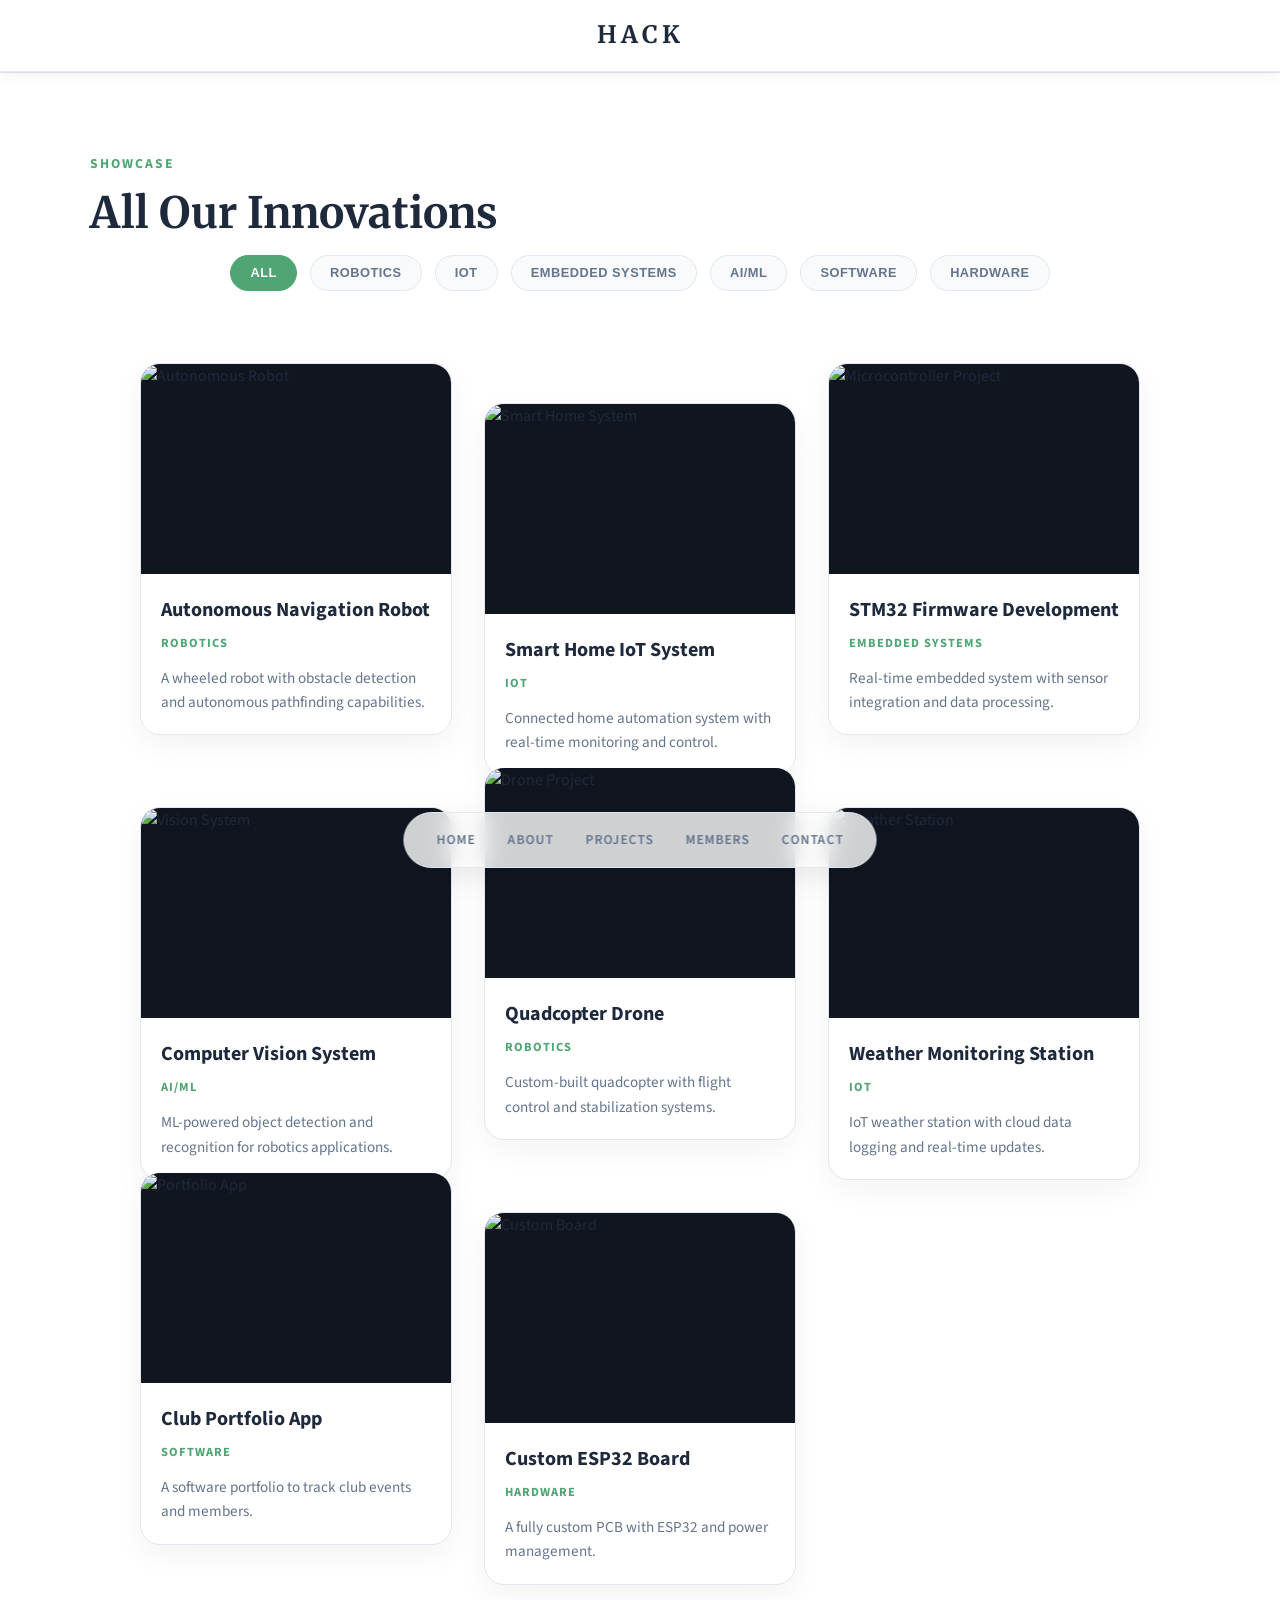
==== all-projects.html @ a4b869d0 "Add members and all projects pages, enhance navigation and styling" ====
<!DOCTYPE html>
<html lang="en">
<head>
    <meta charset="UTF-8">
    <meta name="viewport" content="width=device-width, initial-scale=1.0">
    <link rel="stylesheet" href="styles/home.css">
    <title>All Projects - HACK Portfolio</title>
</head>
<body>
    <header class="header-bar">
        <span class="club-name">HACK</span>
    </header>

    <section class="projects-section" id="all-projects">
        <div class="section-inner">
            <p class="section-label">Showcase</p>
            <h2 class="section-title">All Our Innovations</h2>
            
            <div class="filter-container">
                <button class="filter-btn active" data-filter="all">All</button>
                <button class="filter-btn" data-filter="robotics">Robotics</button>
                <button class="filter-btn" data-filter="iot">IoT</button>
                <button class="filter-btn" data-filter="embedded">Embedded Systems</button>
                <button class="filter-btn" data-filter="ai">AI/ML</button>
                <button class="filter-btn" data-filter="software">Software</button>
                <button class="filter-btn" data-filter="hardware">Hardware</button>
            </div>

            <div class="projects-grid" style="grid-template-columns: repeat(auto-fill, minmax(300px, 1fr)); gap: 2rem;">
                <!-- Reusing projects grid structure but with standard auto-fill for 'all projects' page -->
                <div class="project-card" data-category="robotics">
                    <div class="project-image-wrapper">
                        <img src="img/project1.png" alt="Autonomous Robot" class="project-image">
                        <div class="project-overlay">
                            <button class="view-details-btn">View Details</button>
                        </div>
                    </div>
                    <div class="project-info">
                        <h3>Autonomous Navigation Robot</h3>
                        <p class="project-category">Robotics</p>
                        <p class="project-description">A wheeled robot with obstacle detection and autonomous pathfinding capabilities.</p>
                    </div>
                </div>

                <div class="project-card" data-category="iot">
                    <div class="project-image-wrapper">
                        <img src="img/project2.png" alt="Smart Home System" class="project-image">
                        <div class="project-overlay">
                            <button class="view-details-btn">View Details</button>
                        </div>
                    </div>
                    <div class="project-info">
                        <h3>Smart Home IoT System</h3>
                        <p class="project-category">IoT</p>
                        <p class="project-description">Connected home automation system with real-time monitoring and control.</p>
                    </div>
                </div>

                <div class="project-card" data-category="embedded">
                    <div class="project-image-wrapper">
                        <img src="img/project3.png" alt="Microcontroller Project" class="project-image">
                        <div class="project-overlay">
                            <button class="view-details-btn">View Details</button>
                        </div>
                    </div>
                    <div class="project-info">
                        <h3>STM32 Firmware Development</h3>
                        <p class="project-category">Embedded Systems</p>
                        <p class="project-description">Real-time embedded system with sensor integration and data processing.</p>
                    </div>
                </div>

                <div class="project-card" data-category="ai">
                    <div class="project-image-wrapper">
                        <img src="img/project4.png" alt="Vision System" class="project-image">
                        <div class="project-overlay">
                            <button class="view-details-btn">View Details</button>
                        </div>
                    </div>
                    <div class="project-info">
                        <h3>Computer Vision System</h3>
                        <p class="project-category">AI/ML</p>
                        <p class="project-description">ML-powered object detection and recognition for robotics applications.</p>
                    </div>
                </div>

                <div class="project-card" data-category="robotics">
                    <div class="project-image-wrapper">
                        <img src="img/project5.png" alt="Drone Project" class="project-image">
                        <div class="project-overlay">
                            <button class="view-details-btn">View Details</button>
                        </div>
                    </div>
                    <div class="project-info">
                        <h3>Quadcopter Drone</h3>
                        <p class="project-category">Robotics</p>
                        <p class="project-description">Custom-built quadcopter with flight control and stabilization systems.</p>
                    </div>
                </div>

                <div class="project-card" data-category="iot">
                    <div class="project-image-wrapper">
                        <img src="img/project6.png" alt="Weather Station" class="project-image">
                        <div class="project-overlay">
                            <button class="view-details-btn">View Details</button>
                        </div>
                    </div>
                    <div class="project-info">
                        <h3>Weather Monitoring Station</h3>
                        <p class="project-category">IoT</p>
                        <p class="project-description">IoT weather station with cloud data logging and real-time updates.</p>
                    </div>
                </div>

                <div class="project-card" data-category="software">
                    <div class="project-image-wrapper">
                        <img src="img/project7.png" alt="Portfolio App" class="project-image">
                        <div class="project-overlay">
                            <button class="view-details-btn">View Details</button>
                        </div>
                    </div>
                    <div class="project-info">
                        <h3>Club Portfolio App</h3>
                        <p class="project-category">Software</p>
                        <p class="project-description">A software portfolio to track club events and members.</p>
                    </div>
                </div>

                <div class="project-card" data-category="hardware">
                    <div class="project-image-wrapper">
                        <img src="img/project8.png" alt="Custom Board" class="project-image">
                        <div class="project-overlay">
                            <button class="view-details-btn">View Details</button>
                        </div>
                    </div>
                    <div class="project-info">
                        <h3>Custom ESP32 Board</h3>
                        <p class="project-category">Hardware</p>
                        <p class="project-description">A fully custom PCB with ESP32 and power management.</p>
                    </div>
                </div>
            </div>
        </div>
    </section>

    <div class="modal" id="projectModal">
        <div class="modal-content">
            <span class="close-btn">&times;</span>
            <img id="modalImage" src="" alt="Project" class="modal-image">
            <h2 id="modalTitle"></h2>
            <p id="modalCategory" class="modal-category"></p>
            <p id="modalDescription" class="modal-description"></p>
            <p id="modalDetails" class="modal-details"></p>
            <div class="modal-buttons">
                <a id="demoLink" href="#" target="_blank" class="modal-btn demo-btn">View Demo</a>
                <a id="githubLink" href="#" target="_blank" class="modal-btn github-btn">GitHub</a>
            </div>
        </div>
    </div>

    <nav class="glass-nav">
        <a href="index.html#home">Home</a>
        <a href="index.html#about">About</a>
        <a href="index.html#projects">Projects</a>
        <a href="members.html">Members</a>
        <a href="index.html#contact">Contact</a>
    </nav>

    <script src="scripts/projects.js"></script>
</body>
</html>
---- styles/home.css ----
@import url("https://fonts.googleapis.com/css2?family=Merriweather:wght@400;700&family=Source+Sans+Pro:wght@300;400;600;700&display=swap");

* {
    box-sizing: border-box;
    scroll-behavior: smooth;
}

html {
    background: #f8fafc;
}

body {
    margin: 0;
    min-height: 100vh;
    background: #ffffff;
    color: #1e293b;
    font-family: 'Source Sans Pro', sans-serif;
    line-height: 1.6;
}

img {
    max-width: 100%;
    display: block;
}

.header-bar {
    position: sticky;
    top: 0;
    z-index: 1000;
    display: flex;
    align-items: center;
    justify-content: center;
    height: 72px;
    padding: 0 2rem;
    background: rgba(255, 255, 255, 0.9);
    color: #1e293b;
    border-bottom: 1px solid #e2e8f0;
    box-shadow: 0 4px 12px rgba(0, 0, 0, 0.05);
    backdrop-filter: blur(10px);
}

.logo {
    width: 48px;
    height: 48px;
    border-radius: 10px;
    object-fit: cover;
}

.club-name {
    font-family: 'Merriweather', serif;
    font-size: 1.5rem;
    font-weight: 700;
    letter-spacing: 4px;
    color: #1e293b;
}

.welcome-bg-layer {
    min-height: 100vh;
    display: flex;
    align-items: center;
    justify-content: center;
    padding: 4rem 2rem;
    background: 
        radial-gradient(circle at top right, rgba(79, 165, 115, 0.05), transparent 40%),
        radial-gradient(circle at bottom left, rgba(79, 165, 115, 0.05), transparent 40%),
        #ffffff;
}

.hero-inner {
    max-width: 980px;
    text-align: center;
}

.welcome-bg-logo {
    width: 180px;
    height: 180px;
    margin: 0 auto 2rem;
    border-radius: 16px;
    object-fit: cover;
    border: 1px solid #2d3748;
    box-shadow: 0 12px 36px rgba(0, 0, 0, 0.45);
}

.welcome-bg-title {
    margin: 0 0 1rem;
    color: #1e293b;
    font-family: 'Merriweather', serif;
    font-size: clamp(2.5rem, 6vw, 4rem);
    line-height: 1.1;
    letter-spacing: -1px;
}

.welcome-bg-text {
    max-width: 700px;
    margin: 0 auto;
    color: #64748b;
    font-size: 1.15rem;
    line-height: 1.8;
}

.about-section,
.projects-section,
.contacts-bg-white {
    padding: 5rem 2rem;
}

.about-section {
    background: #f8fafc;
    border-top: 1px solid #e2e8f0;
    border-bottom: 1px solid #e2e8f0;
}

.section-inner {
    max-width: 1100px;
    margin: 0 auto;
}

.section-label {
    margin: 0 0 0.75rem;
    color: #4fa573;
    font-size: 0.85rem;
    font-weight: 700;
    text-transform: uppercase;
    letter-spacing: 2px;
}

.section-title {
    margin: 0 0 1rem;
    color: #1e293b;
    font-family: 'Merriweather', serif;
    font-size: clamp(1.8rem, 4vw, 2.7rem);
    line-height: 1.2;
}

.section-text {
    margin: 0;
    color: #475569;
    font-size: 1.05rem;
    line-height: 1.8;
    max-width: 800px;
}

.about-grid {
    display: grid;
    grid-template-columns: repeat(3, minmax(0, 1fr));
    gap: 1rem;
    margin-top: 2rem;
}

.about-card {
    padding: 2rem;
    background: #ffffff;
    border: 1px solid #e2e8f0;
    border-radius: 16px;
    box-shadow: 0 4px 6px rgba(0, 0, 0, 0.02);
}

.about-card h3 {
    margin: 0 0 0.75rem;
    color: #1e293b;
    font-size: 1.1rem;
}

.about-card p {
    margin: 0;
    color: #64748b;
    font-size: 0.95rem;
}

.projects-section {
    background: #ffffff;
    border-top: 1px solid #e2e8f0;
}

.projects-title {
    margin: 0 0 1rem;
    color: #1e293b;
    text-align: center;
    font-family: 'Merriweather', serif;
    font-size: clamp(2rem, 5vw, 3rem);
}

.projects-title::after {
    content: '';
    display: block;
    width: 90px;
    height: 3px;
    margin: 1rem auto 2.5rem;
    border-radius: 999px;
    background: #4fa573;
}

.filter-container {
    display: flex;
    justify-content: center;
    flex-wrap: wrap;
    gap: 0.8rem;
    margin-bottom: 2.5rem;
}

.filter-btn {
    padding: 0.6rem 1.2rem;
    border: 1px solid #e2e8f0;
    border-radius: 999px;
    background: #f8fafc;
    color: #64748b;
    font-size: 0.8rem;
    font-weight: 600;
    letter-spacing: 0.5px;
    text-transform: uppercase;
    cursor: pointer;
}

.filter-btn:hover,
.filter-btn.active {
    background: #4fa573;
    color: #ffffff;
    border-color: #4fa573;
}

.projects-grid {
    display: grid;
    grid-template-columns: repeat(2, 1fr);
    gap: 4rem 2rem;
    max-width: 1000px;
    margin: 0 auto;
    padding-top: 2rem;
}

.project-card {
    overflow: hidden;
    border: 1px solid #e2e8f0;
    border-radius: 20px;
    background: #ffffff;
    box-shadow: 0 10px 30px rgba(0, 0, 0, 0.05);
}

.project-card:nth-child(even) {
    transform: translateY(40px);
}

.project-image-wrapper {
    position: relative;
    height: 210px;
    background: #10151f;
}

.project-image {
    width: 100%;
    height: 100%;
    object-fit: cover;
}

.project-overlay {
    position: absolute;
    inset: 0;
    display: flex;
    align-items: center;
    justify-content: center;
    background: rgba(255, 255, 255, 0.8);
    opacity: 0;
}

.project-card:hover .project-overlay {
    opacity: 1;
}

.view-details-btn,
.modal-btn,
.back-to-top,
.glass-nav a {
    font-family: inherit;
}

.view-details-btn {
    padding: 0.8rem 1.4rem;
    border: 0;
    border-radius: 8px;
    background: #1e293b;
    color: #ffffff;
    font-weight: 700;
    cursor: pointer;
    text-transform: uppercase;
    letter-spacing: 0.5px;
}

.project-info {
    padding: 1.25rem;
}

.project-info h3 {
    margin: 0 0 0.5rem;
    color: #1e293b;
    font-size: 1.25rem;
}

.project-category {
    margin: 0 0 0.75rem;
    color: #4fa573;
    font-size: 0.78rem;
    font-weight: 700;
    text-transform: uppercase;
    letter-spacing: 1px;
}

.project-description {
    margin: 0;
    color: #64748b;
    font-size: 0.95rem;
    line-height: 1.6;
}

.project-card.hidden {
    display: none;
}

.modal {
    display: none;
    position: fixed;
    inset: 0;
    z-index: 2000;
    background: rgba(255, 255, 255, 0.9);
    backdrop-filter: blur(10px);
}

.modal-content {
    width: min(700px, calc(100% - 2rem));
    max-height: 85vh;
    margin: 5vh auto;
    padding: 2rem;
    overflow-y: auto;
    border: 1px solid #e2e8f0;
    border-radius: 24px;
    background: #ffffff;
    box-shadow: 0 25px 50px -12px rgba(0, 0, 0, 0.1);
}

.close-btn {
    float: right;
    width: 36px;
    height: 36px;
    display: flex;
    align-items: center;
    justify-content: center;
    border-radius: 50%;
    background: #f1f5f9;
    color: #64748b;
    cursor: pointer;
    font-size: 1.2rem;
}

.close-btn:hover {
    color: #4fa573;
}

.modal-image {
    width: 100%;
    height: 300px;
    margin-bottom: 1rem;
    border-radius: 10px;
    object-fit: cover;
}

#modalTitle {
    margin: 0 0 0.35rem;
    color: #1e293b;
    font-family: 'Merriweather', serif;
    font-size: 2rem;
}

.modal-category {
    margin: 0 0 1rem;
    color: #4fa573;
    font-weight: 700;
    text-transform: uppercase;
    letter-spacing: 1px;
    font-size: 0.82rem;
}

.modal-description,
.modal-details {
    color: #475569;
    line-height: 1.7;
}

.modal-details {
    margin-bottom: 1.5rem;
    padding: 1.5rem;
    border-radius: 16px;
    background: #f8fafc;
    border: 1px solid #e2e8f0;
}

.modal-buttons {
    display: flex;
    flex-wrap: wrap;
    gap: 0.75rem;
}

.modal-btn {
    padding: 0.85rem 1.4rem;
    border-radius: 8px;
    text-decoration: none;
    font-size: 0.88rem;
    font-weight: 700;
    text-transform: uppercase;
    letter-spacing: 0.5px;
}

.demo-btn {
    background: #4fa573;
    color: #111827;
}

.github-btn {
    background: #2d3748;
    color: #ffffff;
    border: 1px solid #4d5566;
}

.contacts-bg-white {
    background: #f8fafc;
    border-top: 1px solid #e2e8f0;
    text-align: center;
}

.contacts-bg-white h2 {
    margin: 0 0 1rem;
    color: #1e293b;
    font-family: 'Merriweather', serif;
    font-size: clamp(2rem, 5vw, 2.6rem);
}

.contacts-bg-white h2::after {
    content: '';
    display: block;
    width: 80px;
    height: 3px;
    margin: 1rem auto 2rem;
    border-radius: 999px;
    background: #4fa573;
}

.contacts-bg-white p {
    margin: 0;
    color: #64748b;
    font-size: 1.1rem;
    line-height: 1.8;
}

.contacts-bg-white a {
    color: #4fa573;
    text-decoration: none;
    font-weight: 700;
}

.back-to-top {
    position: fixed;
    right: 2rem;
    bottom: 6.5rem;
    width: 48px;
    height: 48px;
    display: none;
    align-items: center;
    justify-content: center;
    border: 0;
    border-radius: 50%;
    background: #1e293b;
    color: #ffffff;
    font-size: 1.2rem;
    cursor: pointer;
    z-index: 999;
    box-shadow: 0 4px 12px rgba(0, 0, 0, 0.15);
}

.back-to-top.show {
    display: flex;
}

.glass-nav {
    position: fixed;
    left: 50%;
    bottom: 2rem;
    transform: translateX(-50%);
    display: flex;
    gap: 2rem;
    padding: 1rem 2rem;
    border: 1px solid #e2e8f0;
    border-radius: 999px;
    background: rgba(255, 255, 255, 0.8);
    box-shadow: 0 10px 30px rgba(0, 0, 0, 0.08);
    backdrop-filter: blur(12px);
    z-index: 1000;
}

.glass-nav a {
    position: relative;
    color: #64748b;
    text-decoration: none;
    font-size: 0.85rem;
    font-weight: 600;
    text-transform: uppercase;
    letter-spacing: 1px;
}

.glass-nav a::after {
    content: '';
    position: absolute;
    left: 0;
    bottom: -4px;
    width: 0;
    height: 2px;
    background: #4fa573;
    transition: width 0.2s ease;
}

.glass-nav a:hover::after {
    width: 100%;
}

@media (max-width: 768px) {
    .projects-grid {
        grid-template-columns: 1fr;
        gap: 2rem;
    }

    .project-card:nth-child(even) {
        transform: none;
    }

    .welcome-bg-title {
        font-size: 3rem;
    }

    .glass-nav {
        gap: 1rem;
        padding: 0.8rem 1.5rem;
        width: 90%;
        justify-content: center;
    }
}

.show-more-container {
    text-align: center;
    margin-top: 6rem;
}

.show-more-btn {
    padding: 1rem 2.5rem;
    border: 2px solid #1e293b;
    border-radius: 999px;
    background: transparent;
    color: #1e293b;
    font-weight: 700;
    text-transform: uppercase;
    letter-spacing: 1px;
    cursor: pointer;
    text-decoration: none;
    display: inline-block;
}

.show-more-btn:hover {
    background: #1e293b;
    color: #ffffff;
}

/* Members Grid */
.members-grid {
    display: grid;
    grid-template-columns: repeat(auto-fit, minmax(250px, 1fr));
    gap: 2rem;
    max-width: 1200px;
    margin: 4rem auto;
}

.member-card {
    background: #ffffff;
    border: 1px solid #e2e8f0;
    border-radius: 20px;
    padding: 2rem;
    text-align: center;
    box-shadow: 0 4px 6px rgba(0, 0, 0, 0.02);
}

.member-avatar {
    width: 120px;
    height: 120px;
    border-radius: 50%;
    margin: 0 auto 1.5rem;
    object-fit: cover;
    border: 3px solid #f1f5f9;
}

.member-name {
    font-family: 'Merriweather', serif;
    font-size: 1.25rem;
    color: #1e293b;
    margin: 0 0 0.5rem;
}

.member-role {
    color: #4fa573;
    font-weight: 700;
    font-size: 0.85rem;
    text-transform: uppercase;
    letter-spacing: 1px;
}
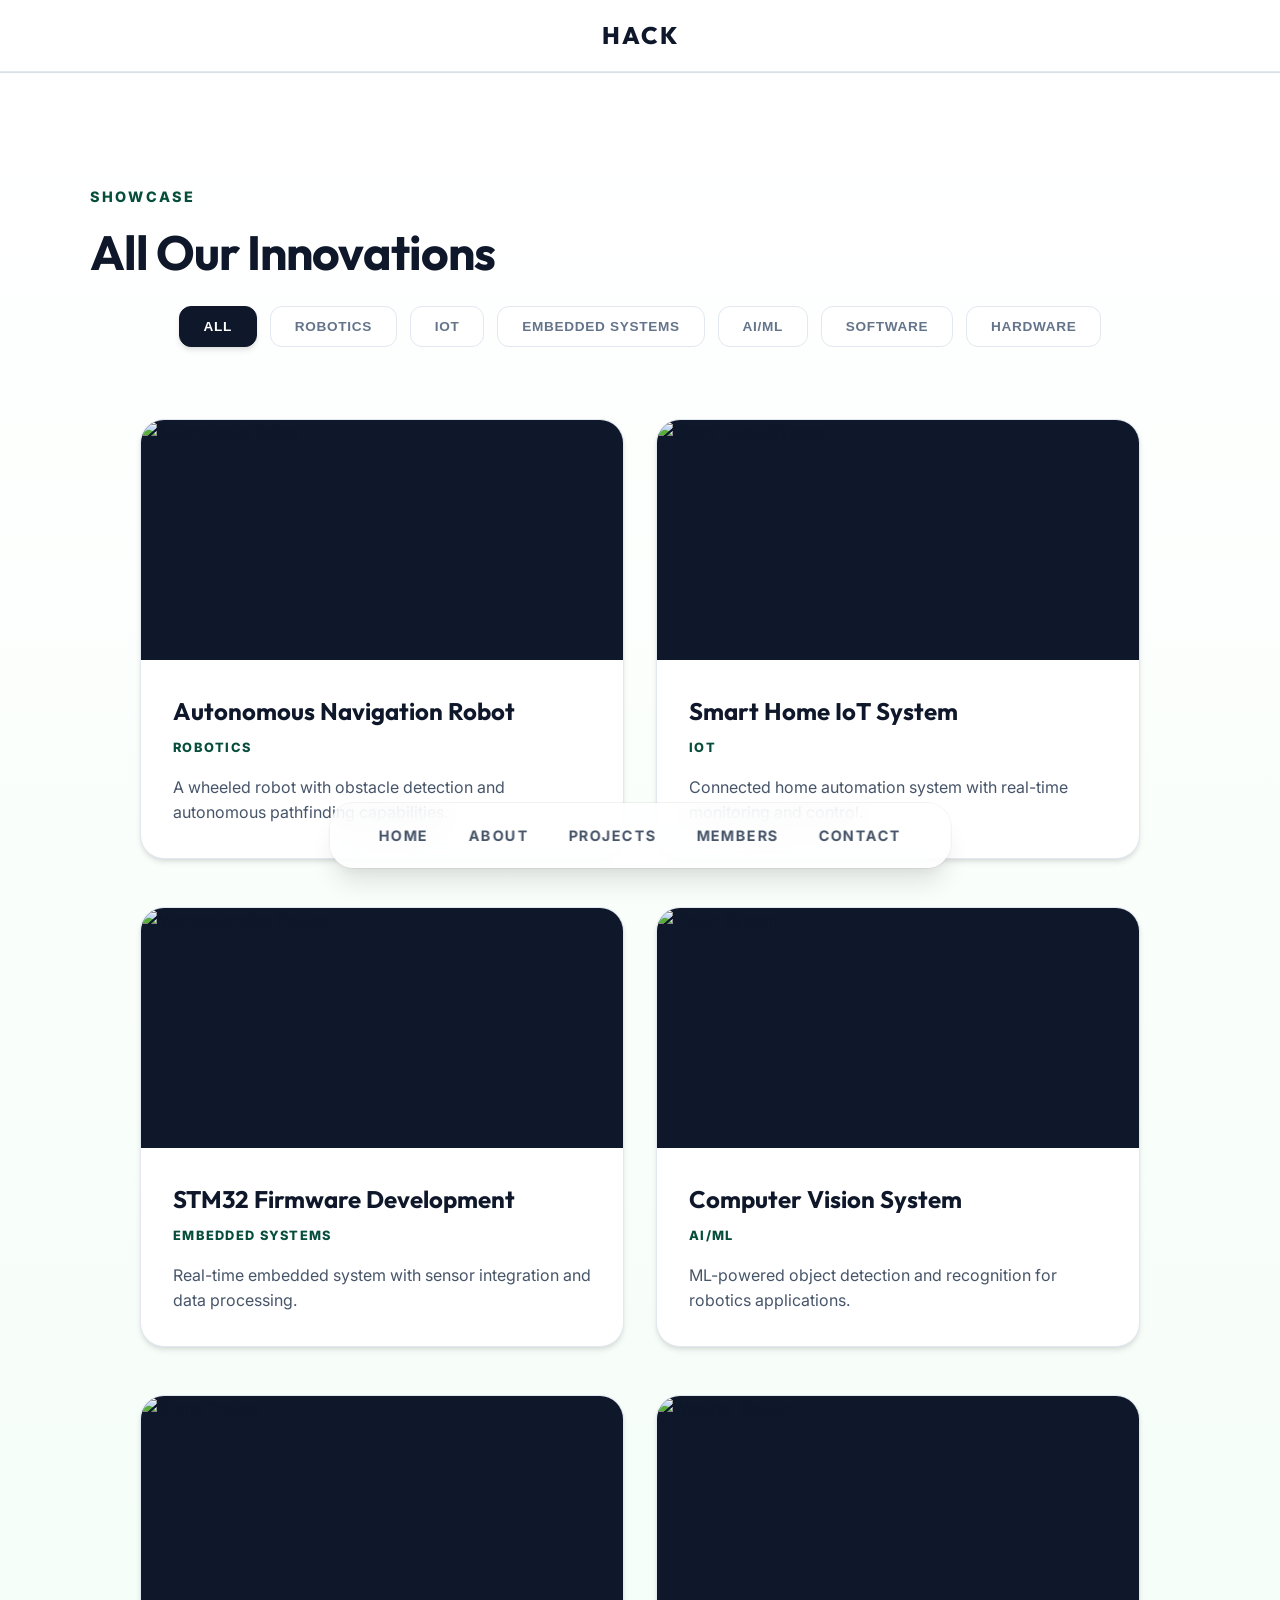
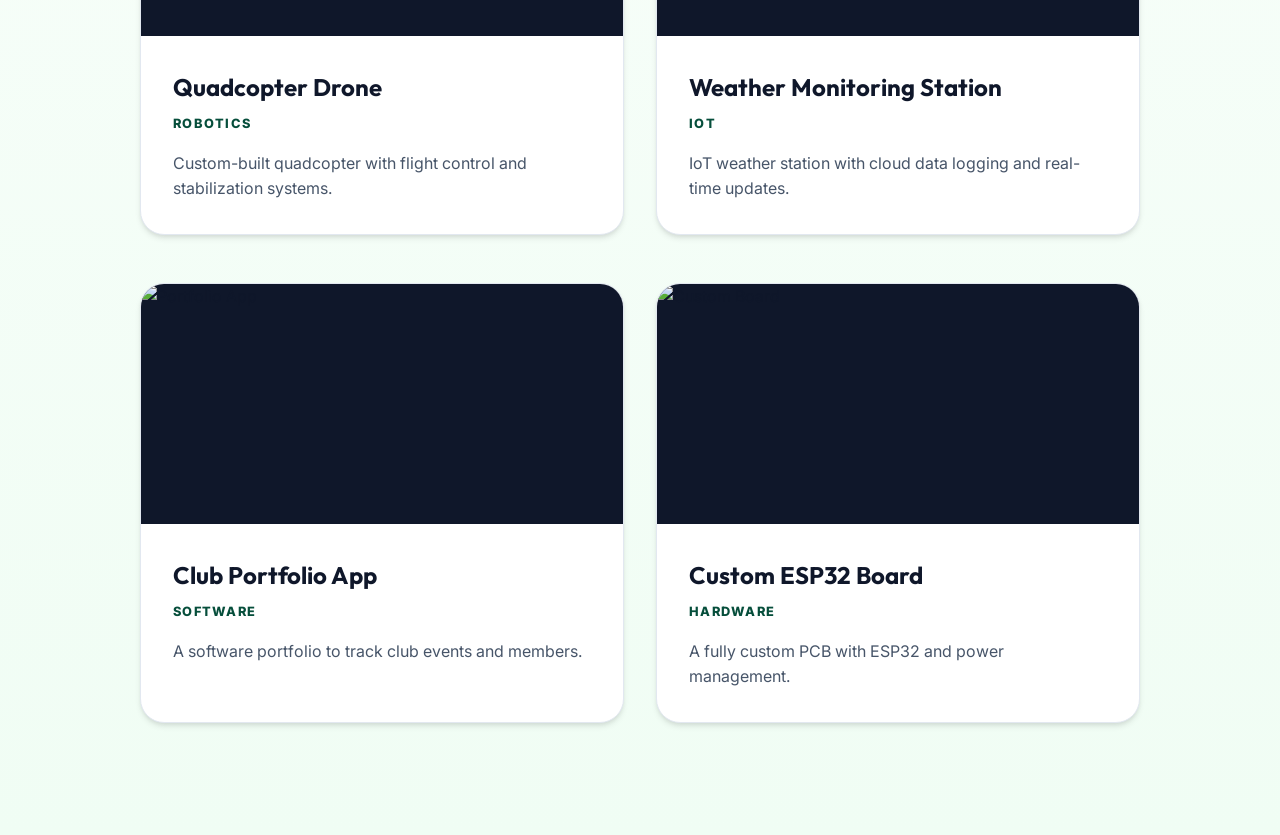
==== commit 9ad58c15: "feat: implement centralized design system and modern UI components via new home.css stylesheet" ====
--- a/all-projects.html
+++ b/all-projects.html
@@ -3,8 +3,9 @@
 <head>
     <meta charset="UTF-8">
     <meta name="viewport" content="width=device-width, initial-scale=1.0">
+    <meta name="description" content="Explore the innovative hardware, robotics, and IoT projects built by the Hardware Acceleration Club of KUET (HACK).">
     <link rel="stylesheet" href="styles/home.css">
-    <title>All Projects - HACK Portfolio</title>
+    <title>All Projects | HACK Portfolio</title>
 </head>
 <body>
     <header class="header-bar">
@@ -26,7 +27,7 @@
                 <button class="filter-btn" data-filter="hardware">Hardware</button>
             </div>
 
-            <div class="projects-grid" style="grid-template-columns: repeat(auto-fill, minmax(300px, 1fr)); gap: 2rem;">
+            <div class="projects-grid all-projects-layout">
                 <!-- Reusing projects grid structure but with standard auto-fill for 'all projects' page -->
                 <div class="project-card" data-category="robotics">
                     <div class="project-image-wrapper">
--- a/styles/home.css
+++ b/styles/home.css
@@ -1,4 +1,24 @@
-@import url("https://fonts.googleapis.com/css2?family=Merriweather:wght@400;700&family=Source+Sans+Pro:wght@300;400;600;700&display=swap");
+@import url("https://fonts.googleapis.com/css2?family=Inter:wght@300;400;500;600;700&family=Outfit:wght@300;400;500;600;700;800&display=swap");
+
+:root {
+    --bg-primary: #ffffff;
+    --bg-secondary: #f9fafb;
+    --bg-tertiary: #f3f4f6;
+    --bg-accent: #f0fdf4; /* Very light emerald tint */
+    --text-primary: #0f172a;
+    --text-secondary: #475569;
+    --text-muted: #64748b;
+    --accent-deep: #064e3b; /* Deep Emerald */
+    --accent-primary: #059669; /* Emerald 600 */
+    --accent-light: #ecfdf5;
+    --border-color: #e2e8f0;
+    --shadow-sm: 0 1px 2px 0 rgba(0, 0, 0, 0.05);
+    --shadow-md: 0 4px 6px -1px rgba(0, 0, 0, 0.1), 0 2px 4px -1px rgba(0, 0, 0, 0.06);
+    --shadow-lg: 0 10px 15px -3px rgba(0, 0, 0, 0.1), 0 4px 6px -2px rgba(0, 0, 0, 0.05);
+    --shadow-xl: 0 20px 25px -5px rgba(0, 0, 0, 0.1), 0 10px 10px -5px rgba(0, 0, 0, 0.04);
+    --font-heading: 'Outfit', sans-serif;
+    --font-body: 'Inter', sans-serif;
+}
 
 * {
     box-sizing: border-box;
@@ -6,16 +26,17 @@
 }
 
 html {
-    background: #f8fafc;
+    background: var(--bg-secondary);
 }
 
 body {
     margin: 0;
     min-height: 100vh;
-    background: #ffffff;
-    color: #1e293b;
-    font-family: 'Source Sans Pro', sans-serif;
+    background: var(--bg-primary);
+    color: var(--text-primary);
+    font-family: var(--font-body);
     line-height: 1.6;
+    -webkit-font-smoothing: antialiased;
 }
 
 img {
@@ -32,11 +53,11 @@
     justify-content: center;
     height: 72px;
     padding: 0 2rem;
-    background: rgba(255, 255, 255, 0.9);
-    color: #1e293b;
-    border-bottom: 1px solid #e2e8f0;
-    box-shadow: 0 4px 12px rgba(0, 0, 0, 0.05);
-    backdrop-filter: blur(10px);
+    background: rgba(255, 255, 255, 0.85);
+    color: var(--text-primary);
+    border-bottom: 1px solid var(--border-color);
+    box-shadow: var(--shadow-sm);
+    backdrop-filter: blur(12px);
 }
 
 .logo {
@@ -47,23 +68,36 @@
 }
 
 .club-name {
-    font-family: 'Merriweather', serif;
+    font-family: var(--font-heading);
     font-size: 1.5rem;
-    font-weight: 700;
-    letter-spacing: 4px;
-    color: #1e293b;
+    font-weight: 800;
+    letter-spacing: 2px;
+    color: var(--text-primary);
 }
 
 .welcome-bg-layer {
-    min-height: 100vh;
+    min-height: 90vh;
     display: flex;
     align-items: center;
     justify-content: center;
-    padding: 4rem 2rem;
+    padding: 8rem 2rem;
+    position: relative;
+    overflow: hidden;
     background: 
-        radial-gradient(circle at top right, rgba(79, 165, 115, 0.05), transparent 40%),
-        radial-gradient(circle at bottom left, rgba(79, 165, 115, 0.05), transparent 40%),
-        #ffffff;
+        radial-gradient(circle at 0% 0%, rgba(5, 150, 105, 0.08) 0%, transparent 50%),
+        radial-gradient(circle at 100% 0%, rgba(15, 23, 42, 0.03) 0%, transparent 40%),
+        radial-gradient(circle at 100% 100%, rgba(5, 150, 105, 0.08) 0%, transparent 50%),
+        radial-gradient(circle at 0% 100%, rgba(15, 23, 42, 0.03) 0%, transparent 40%),
+        var(--bg-primary);
+}
+
+.welcome-bg-layer::before {
+    content: '';
+    position: absolute;
+    inset: 0;
+    background-image: url("data:image/svg+xml,%3Csvg width='60' height='60' viewBox='0 0 60 60' xmlns='http://www.w3.org/2000/svg'%3E%3Cg fill='none' fill-rule='evenodd'%3E%3Cg fill='%23059669' fill-opacity='0.03'%3E%3Cpath d='M36 34v-4h-2v4h-4v2h4v4h2v-4h4v-2h-4zm0-30V0h-2v4h-4v2h4v4h2v-4h4v-2h-4zM6 34v-4H4v4H0v2h4v4h2v-4h4v-2H6zM6 4V0H4v4H0v2h4v4h2v-4h4v-2H6z'/%3E%3C/g%3E%3C/g%3E%3C/svg%3E");
+    mask-image: radial-gradient(circle at center, black, transparent 80%);
+    pointer-events: none;
 }
 
 .hero-inner {
@@ -72,42 +106,55 @@
 }
 
 .welcome-bg-logo {
-    width: 180px;
-    height: 180px;
-    margin: 0 auto 2rem;
-    border-radius: 16px;
+    width: 160px;
+    height: 160px;
+    margin: 0 auto 2.5rem;
+    border-radius: 24px;
     object-fit: cover;
-    border: 1px solid #2d3748;
-    box-shadow: 0 12px 36px rgba(0, 0, 0, 0.45);
+    border: 1px solid var(--border-color);
+    box-shadow: var(--shadow-xl);
 }
 
 .welcome-bg-title {
-    margin: 0 0 1rem;
-    color: #1e293b;
-    font-family: 'Merriweather', serif;
-    font-size: clamp(2.5rem, 6vw, 4rem);
-    line-height: 1.1;
-    letter-spacing: -1px;
+    margin: 0 0 1.5rem;
+    color: var(--text-primary);
+    font-family: var(--font-heading);
+    font-size: clamp(2.5rem, 7vw, 4.5rem);
+    font-weight: 800;
+    line-height: 1.05;
+    letter-spacing: -0.03em;
 }
 
 .welcome-bg-text {
-    max-width: 700px;
+    max-width: 650px;
     margin: 0 auto;
-    color: #64748b;
-    font-size: 1.15rem;
-    line-height: 1.8;
+    color: var(--text-secondary);
+    font-size: 1.2rem;
+    font-weight: 400;
+    line-height: 1.7;
 }
 
 .about-section,
 .projects-section,
 .contacts-bg-white {
-    padding: 5rem 2rem;
+    padding: 7rem 2rem;
 }
 
 .about-section {
-    background: #f8fafc;
-    border-top: 1px solid #e2e8f0;
-    border-bottom: 1px solid #e2e8f0;
+    background: var(--bg-secondary);
+    position: relative;
+    border-top: 1px solid var(--border-color);
+    border-bottom: 1px solid var(--border-color);
+}
+
+.about-section::before {
+    content: '';
+    position: absolute;
+    inset: 0;
+    background-image: radial-gradient(var(--border-color) 1px, transparent 1px);
+    background-size: 30px 30px;
+    opacity: 0.3;
+    pointer-events: none;
 }
 
 .section-inner {
@@ -116,28 +163,30 @@
 }
 
 .section-label {
-    margin: 0 0 0.75rem;
-    color: #4fa573;
-    font-size: 0.85rem;
+    margin: 0 0 1rem;
+    color: var(--accent-deep);
+    font-size: 0.9rem;
+    font-weight: 800;
+    text-transform: uppercase;
+    letter-spacing: 0.15em;
+}
+
+.section-title {
+    margin: 0 0 1.5rem;
+    color: var(--text-primary);
+    font-family: var(--font-heading);
+    font-size: clamp(2rem, 5vw, 3rem);
     font-weight: 700;
-    text-transform: uppercase;
-    letter-spacing: 2px;
-}
-
-.section-title {
-    margin: 0 0 1rem;
-    color: #1e293b;
-    font-family: 'Merriweather', serif;
-    font-size: clamp(1.8rem, 4vw, 2.7rem);
     line-height: 1.2;
+    letter-spacing: -0.02em;
 }
 
 .section-text {
     margin: 0;
-    color: #475569;
-    font-size: 1.05rem;
+    color: var(--text-secondary);
+    font-size: 1.1rem;
     line-height: 1.8;
-    max-width: 800px;
+    max-width: 750px;
 }
 
 .about-grid {
@@ -148,46 +197,72 @@
 }
 
 .about-card {
-    padding: 2rem;
-    background: #ffffff;
-    border: 1px solid #e2e8f0;
-    border-radius: 16px;
-    box-shadow: 0 4px 6px rgba(0, 0, 0, 0.02);
+    padding: 2.5rem;
+    background: var(--bg-primary);
+    border: 1px solid var(--border-color);
+    border-radius: 24px;
+    box-shadow: var(--shadow-sm);
+    transition: all 0.3s ease;
+}
+
+.about-card:hover {
+    transform: translateY(-5px);
+    box-shadow: var(--shadow-lg);
+    border-color: var(--accent-primary);
 }
 
 .about-card h3 {
-    margin: 0 0 0.75rem;
-    color: #1e293b;
-    font-size: 1.1rem;
+    margin: 0 0 1rem;
+    color: var(--text-primary);
+    font-family: var(--font-heading);
+    font-size: 1.25rem;
+    font-weight: 700;
 }
 
 .about-card p {
     margin: 0;
-    color: #64748b;
-    font-size: 0.95rem;
+    color: var(--text-muted);
+    font-size: 1rem;
+    line-height: 1.6;
 }
 
 .projects-section {
-    background: #ffffff;
-    border-top: 1px solid #e2e8f0;
+    background: linear-gradient(to bottom, var(--bg-primary), var(--bg-accent));
+    border-top: 1px solid var(--border-color);
+    position: relative;
+    overflow: hidden;
+}
+
+.projects-section::before {
+    content: '';
+    position: absolute;
+    top: 0;
+    left: 0;
+    right: 0;
+    height: 100px;
+    background: linear-gradient(to bottom, var(--bg-primary), transparent);
+    pointer-events: none;
+    z-index: 1;
 }
 
 .projects-title {
     margin: 0 0 1rem;
-    color: #1e293b;
+    color: var(--text-primary);
     text-align: center;
-    font-family: 'Merriweather', serif;
-    font-size: clamp(2rem, 5vw, 3rem);
+    font-family: var(--font-heading);
+    font-size: clamp(2.5rem, 6vw, 3.5rem);
+    font-weight: 800;
+    letter-spacing: -0.02em;
 }
 
 .projects-title::after {
     content: '';
     display: block;
-    width: 90px;
-    height: 3px;
-    margin: 1rem auto 2.5rem;
+    width: 60px;
+    height: 4px;
+    margin: 1.5rem auto 3.5rem;
     border-radius: 999px;
-    background: #4fa573;
+    background: var(--accent-deep);
 }
 
 .filter-container {
@@ -199,23 +274,30 @@
 }
 
 .filter-btn {
-    padding: 0.6rem 1.2rem;
-    border: 1px solid #e2e8f0;
-    border-radius: 999px;
-    background: #f8fafc;
-    color: #64748b;
-    font-size: 0.8rem;
+    padding: 0.75rem 1.5rem;
+    border: 1px solid var(--border-color);
+    border-radius: 12px;
+    background: var(--bg-primary);
+    color: var(--text-muted);
+    font-size: 0.85rem;
     font-weight: 600;
-    letter-spacing: 0.5px;
+    letter-spacing: 0.05em;
     text-transform: uppercase;
     cursor: pointer;
-}
-
-.filter-btn:hover,
+    transition: all 0.2s ease;
+}
+
+.filter-btn:hover {
+    background: var(--bg-secondary);
+    color: var(--text-primary);
+    border-color: var(--text-primary);
+}
+
 .filter-btn.active {
-    background: #4fa573;
-    color: #ffffff;
-    border-color: #4fa573;
+    background: var(--text-primary);
+    color: var(--bg-primary);
+    border-color: var(--text-primary);
+    box-shadow: var(--shadow-md);
 }
 
 .projects-grid {
@@ -229,20 +311,45 @@
 
 .project-card {
     overflow: hidden;
-    border: 1px solid #e2e8f0;
-    border-radius: 20px;
-    background: #ffffff;
-    box-shadow: 0 10px 30px rgba(0, 0, 0, 0.05);
+    border: 1px solid var(--border-color);
+    border-radius: 24px;
+    background: var(--bg-primary);
+    box-shadow: var(--shadow-md);
+    transition: all 0.4s cubic-bezier(0.16, 1, 0.3, 1);
+}
+
+.project-card:hover {
+    transform: translateY(-8px) scale(1.02);
+    box-shadow: var(--shadow-xl);
+    border-color: var(--accent-primary);
 }
 
 .project-card:nth-child(even) {
-    transform: translateY(40px);
+    transform: translateY(60px);
+}
+
+.project-card:nth-child(even):hover {
+    transform: translateY(52px) scale(1.02);
+}
+
+.all-projects-layout {
+    grid-template-columns: repeat(auto-fill, minmax(320px, 1fr));
+    gap: 3rem 2rem;
+}
+
+.all-projects-layout .project-card:nth-child(even) {
+    transform: none;
+}
+
+.all-projects-layout .project-card:nth-child(even):hover {
+    transform: translateY(-8px) scale(1.02);
 }
 
 .project-image-wrapper {
     position: relative;
-    height: 210px;
-    background: #10151f;
+    height: 240px;
+    background: var(--text-primary);
+    overflow: hidden;
 }
 
 .project-image {
@@ -257,8 +364,10 @@
     display: flex;
     align-items: center;
     justify-content: center;
-    background: rgba(255, 255, 255, 0.8);
+    background: rgba(15, 23, 42, 0.7);
+    backdrop-filter: blur(4px);
     opacity: 0;
+    transition: all 0.3s ease;
 }
 
 .project-card:hover .project-overlay {
@@ -273,40 +382,50 @@
 }
 
 .view-details-btn {
-    padding: 0.8rem 1.4rem;
+    padding: 1rem 1.8rem;
     border: 0;
-    border-radius: 8px;
-    background: #1e293b;
-    color: #ffffff;
+    border-radius: 12px;
+    background: var(--bg-primary);
+    color: var(--text-primary);
     font-weight: 700;
+    font-family: var(--font-heading);
     cursor: pointer;
     text-transform: uppercase;
-    letter-spacing: 0.5px;
+    letter-spacing: 0.1em;
+    transition: all 0.3s ease;
+}
+
+.view-details-btn:hover {
+    background: var(--accent-primary);
+    color: var(--bg-primary);
+    transform: scale(1.05);
 }
 
 .project-info {
-    padding: 1.25rem;
+    padding: 2rem;
 }
 
 .project-info h3 {
     margin: 0 0 0.5rem;
-    color: #1e293b;
-    font-size: 1.25rem;
+    color: var(--text-primary);
+    font-family: var(--font-heading);
+    font-size: 1.5rem;
+    font-weight: 700;
 }
 
 .project-category {
-    margin: 0 0 0.75rem;
-    color: #4fa573;
-    font-size: 0.78rem;
-    font-weight: 700;
-    text-transform: uppercase;
-    letter-spacing: 1px;
+    margin: 0 0 1rem;
+    color: var(--accent-deep);
+    font-size: 0.8rem;
+    font-weight: 800;
+    text-transform: uppercase;
+    letter-spacing: 0.1em;
 }
 
 .project-description {
     margin: 0;
-    color: #64748b;
-    font-size: 0.95rem;
+    color: var(--text-secondary);
+    font-size: 1rem;
     line-height: 1.6;
 }
 
@@ -327,30 +446,32 @@
     width: min(700px, calc(100% - 2rem));
     max-height: 85vh;
     margin: 5vh auto;
-    padding: 2rem;
+    padding: 3rem;
     overflow-y: auto;
-    border: 1px solid #e2e8f0;
-    border-radius: 24px;
-    background: #ffffff;
-    box-shadow: 0 25px 50px -12px rgba(0, 0, 0, 0.1);
+    border: 1px solid var(--border-color);
+    border-radius: 32px;
+    background: var(--bg-primary);
+    box-shadow: var(--shadow-xl);
 }
 
 .close-btn {
     float: right;
-    width: 36px;
-    height: 36px;
+    width: 40px;
+    height: 40px;
     display: flex;
     align-items: center;
     justify-content: center;
-    border-radius: 50%;
-    background: #f1f5f9;
-    color: #64748b;
+    border-radius: 12px;
+    background: var(--bg-tertiary);
+    color: var(--text-muted);
     cursor: pointer;
-    font-size: 1.2rem;
+    font-size: 1.25rem;
+    transition: all 0.2s ease;
 }
 
 .close-btn:hover {
-    color: #4fa573;
+    background: var(--text-primary);
+    color: var(--bg-primary);
 }
 
 .modal-image {
@@ -362,19 +483,21 @@
 }
 
 #modalTitle {
-    margin: 0 0 0.35rem;
-    color: #1e293b;
-    font-family: 'Merriweather', serif;
-    font-size: 2rem;
+    margin: 0 0 0.5rem;
+    color: var(--text-primary);
+    font-family: var(--font-heading);
+    font-size: 2.5rem;
+    font-weight: 800;
+    letter-spacing: -0.02em;
 }
 
 .modal-category {
-    margin: 0 0 1rem;
-    color: #4fa573;
-    font-weight: 700;
-    text-transform: uppercase;
-    letter-spacing: 1px;
-    font-size: 0.82rem;
+    margin: 0 0 1.5rem;
+    color: var(--accent-deep);
+    font-weight: 800;
+    text-transform: uppercase;
+    letter-spacing: 0.15em;
+    font-size: 0.85rem;
 }
 
 .modal-description,
@@ -408,69 +531,102 @@
 }
 
 .demo-btn {
-    background: #4fa573;
-    color: #111827;
+    background: var(--accent-primary);
+    color: var(--bg-primary);
+}
+
+.demo-btn:hover {
+    background: var(--accent-deep);
 }
 
 .github-btn {
-    background: #2d3748;
-    color: #ffffff;
-    border: 1px solid #4d5566;
+    background: var(--text-primary);
+    color: var(--bg-primary);
+    border: 1px solid var(--text-primary);
+}
+
+.github-btn:hover {
+    background: transparent;
+    color: var(--text-primary);
 }
 
 .contacts-bg-white {
-    background: #f8fafc;
-    border-top: 1px solid #e2e8f0;
+    background: radial-gradient(circle at top right, var(--bg-accent), transparent 40%), var(--bg-secondary);
+    border-top: 1px solid var(--border-color);
     text-align: center;
+    position: relative;
+    overflow: hidden;
+}
+
+.contacts-bg-white::before {
+    content: '';
+    position: absolute;
+    inset: 0;
+    background-image: radial-gradient(var(--accent-primary) 1px, transparent 1px);
+    background-size: 40px 40px;
+    opacity: 0.05;
+    pointer-events: none;
 }
 
 .contacts-bg-white h2 {
     margin: 0 0 1rem;
-    color: #1e293b;
-    font-family: 'Merriweather', serif;
-    font-size: clamp(2rem, 5vw, 2.6rem);
+    color: var(--text-primary);
+    font-family: var(--font-heading);
+    font-size: clamp(2.5rem, 5vw, 3.5rem);
+    font-weight: 800;
 }
 
 .contacts-bg-white h2::after {
     content: '';
     display: block;
-    width: 80px;
-    height: 3px;
-    margin: 1rem auto 2rem;
+    width: 60px;
+    height: 4px;
+    margin: 1.5rem auto 2.5rem;
     border-radius: 999px;
-    background: #4fa573;
+    background: var(--accent-deep);
 }
 
 .contacts-bg-white p {
     margin: 0;
-    color: #64748b;
-    font-size: 1.1rem;
+    color: var(--text-secondary);
+    font-size: 1.2rem;
     line-height: 1.8;
 }
 
 .contacts-bg-white a {
-    color: #4fa573;
+    color: var(--accent-primary);
     text-decoration: none;
     font-weight: 700;
+    transition: color 0.2s ease;
+}
+
+.contacts-bg-white a:hover {
+    color: var(--accent-deep);
 }
 
 .back-to-top {
     position: fixed;
     right: 2rem;
     bottom: 6.5rem;
-    width: 48px;
-    height: 48px;
+    width: 56px;
+    height: 56px;
     display: none;
     align-items: center;
     justify-content: center;
     border: 0;
-    border-radius: 50%;
-    background: #1e293b;
-    color: #ffffff;
-    font-size: 1.2rem;
+    border-radius: 16px;
+    background: var(--text-primary);
+    color: var(--bg-primary);
+    font-size: 1.5rem;
     cursor: pointer;
     z-index: 999;
-    box-shadow: 0 4px 12px rgba(0, 0, 0, 0.15);
+    box-shadow: var(--shadow-lg);
+    transition: all 0.3s ease;
+}
+
+.back-to-top:hover {
+    background: var(--accent-deep);
+    transform: translateY(-5px);
 }
 
 .back-to-top.show {
@@ -483,35 +639,41 @@
     bottom: 2rem;
     transform: translateX(-50%);
     display: flex;
-    gap: 2rem;
-    padding: 1rem 2rem;
-    border: 1px solid #e2e8f0;
-    border-radius: 999px;
+    gap: 2.5rem;
+    padding: 1.25rem 3rem;
+    border: 1px solid rgba(255, 255, 255, 0.2);
+    border-radius: 24px;
     background: rgba(255, 255, 255, 0.8);
-    box-shadow: 0 10px 30px rgba(0, 0, 0, 0.08);
-    backdrop-filter: blur(12px);
+    box-shadow: var(--shadow-xl), 0 0 0 1px rgba(0,0,0,0.05);
+    backdrop-filter: blur(16px);
     z-index: 1000;
 }
 
 .glass-nav a {
     position: relative;
-    color: #64748b;
+    color: var(--text-secondary);
     text-decoration: none;
-    font-size: 0.85rem;
-    font-weight: 600;
-    text-transform: uppercase;
-    letter-spacing: 1px;
+    font-size: 0.9rem;
+    font-weight: 700;
+    text-transform: uppercase;
+    letter-spacing: 0.1em;
+    transition: color 0.2s ease;
+}
+
+.glass-nav a:hover {
+    color: var(--text-primary);
 }
 
 .glass-nav a::after {
     content: '';
     position: absolute;
     left: 0;
-    bottom: -4px;
+    bottom: -6px;
     width: 0;
-    height: 2px;
-    background: #4fa573;
-    transition: width 0.2s ease;
+    height: 3px;
+    border-radius: 2px;
+    background: var(--accent-primary);
+    transition: width 0.3s cubic-bezier(0.16, 1, 0.3, 1);
 }
 
 .glass-nav a:hover::after {
@@ -546,22 +708,25 @@
 }
 
 .show-more-btn {
-    padding: 1rem 2.5rem;
-    border: 2px solid #1e293b;
-    border-radius: 999px;
+    padding: 1.25rem 3rem;
+    border: 2px solid var(--text-primary);
+    border-radius: 16px;
     background: transparent;
-    color: #1e293b;
-    font-weight: 700;
-    text-transform: uppercase;
-    letter-spacing: 1px;
+    color: var(--text-primary);
+    font-family: var(--font-heading);
+    font-weight: 800;
+    text-transform: uppercase;
+    letter-spacing: 0.1em;
     cursor: pointer;
     text-decoration: none;
     display: inline-block;
+    transition: all 0.3s ease;
 }
 
 .show-more-btn:hover {
-    background: #1e293b;
-    color: #ffffff;
+    background: var(--text-primary);
+    color: var(--bg-primary);
+    transform: scale(1.05);
 }
 
 /* Members Grid */
@@ -573,35 +738,49 @@
     margin: 4rem auto;
 }
 
+
 .member-card {
-    background: #ffffff;
-    border: 1px solid #e2e8f0;
-    border-radius: 20px;
-    padding: 2rem;
+    background: var(--bg-primary);
+    border: 1px solid var(--border-color);
+    border-radius: 28px;
+    padding: 3rem 2rem;
     text-align: center;
-    box-shadow: 0 4px 6px rgba(0, 0, 0, 0.02);
+    box-shadow: var(--shadow-sm);
+    transition: all 0.3s ease;
+}
+
+.member-card:hover {
+    transform: translateY(-10px);
+    box-shadow: var(--shadow-xl);
+    border-color: var(--accent-primary);
 }
 
 .member-avatar {
-    width: 120px;
-    height: 120px;
+    width: 140px;
+    height: 140px;
     border-radius: 50%;
-    margin: 0 auto 1.5rem;
+    margin: 0 auto 2rem;
     object-fit: cover;
-    border: 3px solid #f1f5f9;
+    border: 4px solid var(--bg-tertiary);
+    transition: border-color 0.3s ease;
+}
+
+.member-card:hover .member-avatar {
+    border-color: var(--accent-light);
 }
 
 .member-name {
-    font-family: 'Merriweather', serif;
-    font-size: 1.25rem;
-    color: #1e293b;
+    font-family: var(--font-heading);
+    font-size: 1.5rem;
+    font-weight: 700;
+    color: var(--text-primary);
     margin: 0 0 0.5rem;
 }
 
 .member-role {
-    color: #4fa573;
-    font-weight: 700;
-    font-size: 0.85rem;
-    text-transform: uppercase;
-    letter-spacing: 1px;
-}
+    color: var(--accent-deep);
+    font-weight: 800;
+    font-size: 0.9rem;
+    text-transform: uppercase;
+    letter-spacing: 0.1em;
+}
